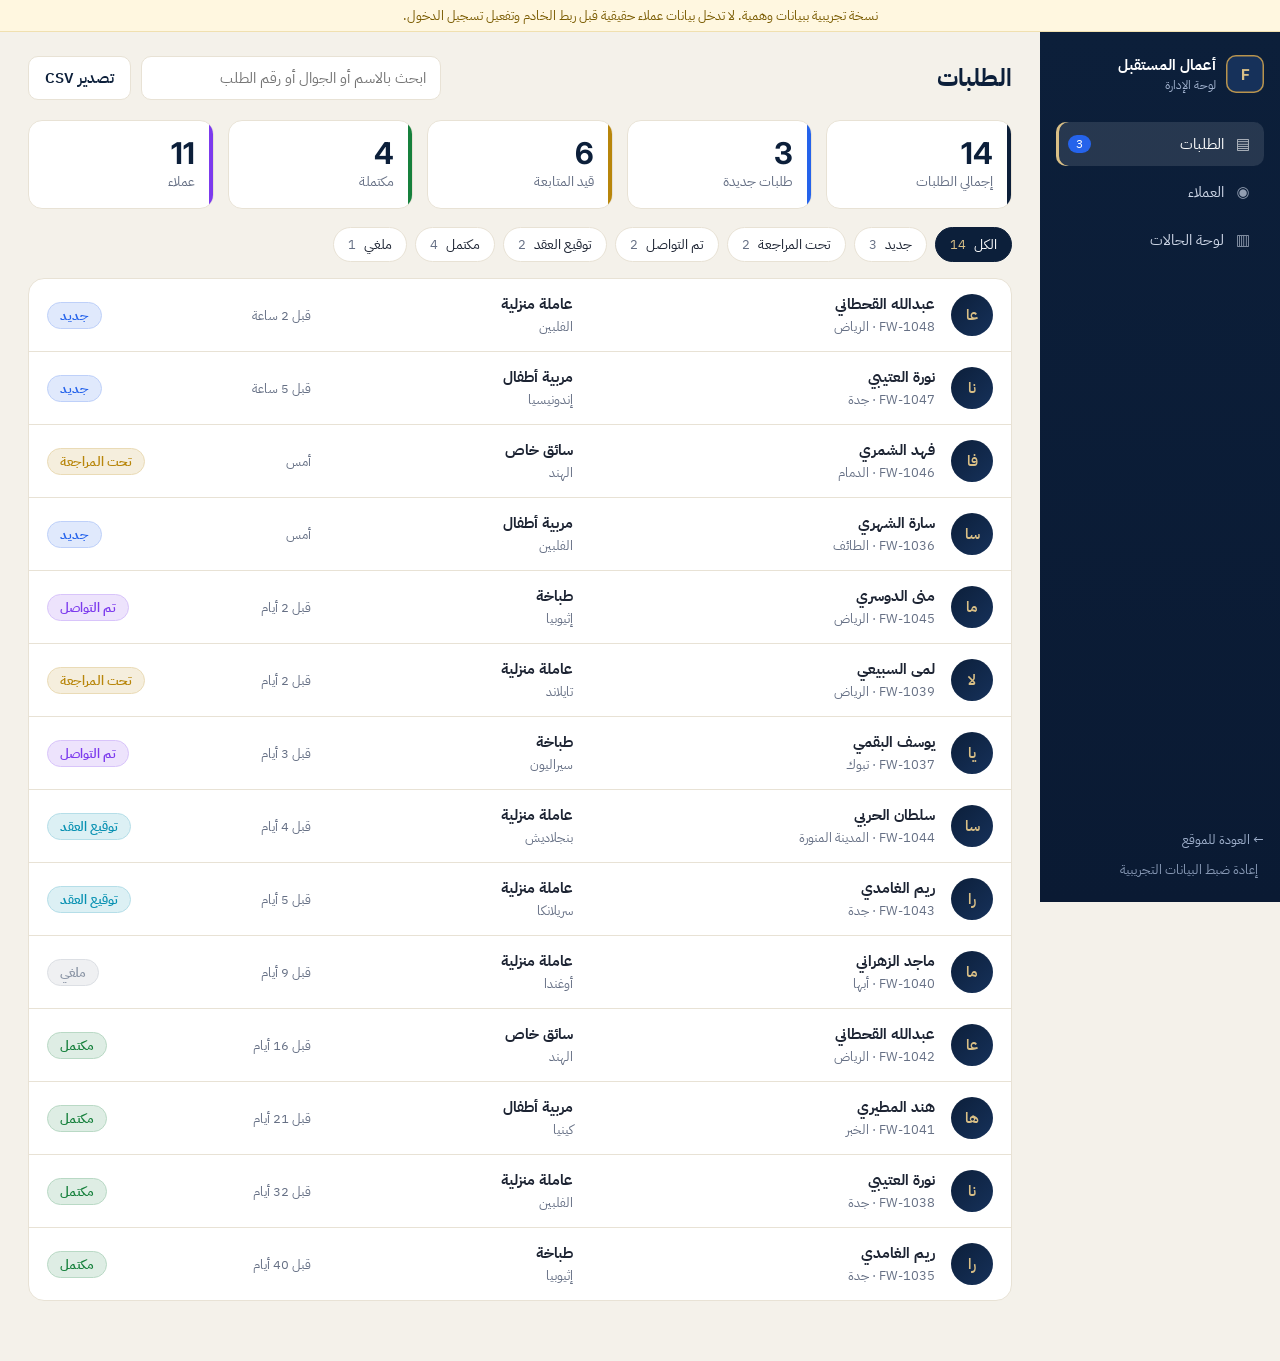
==== admin.html @ 5c0c9b30 "Refined palette, scroll animations, stats, admin dashboard" ====
<!doctype html>
<html lang="ar" dir="rtl">
<head>
<meta charset="utf-8"><meta name="viewport" content="width=device-width,initial-scale=1">
<meta name="robots" content="noindex,nofollow">
<title>لوحة الإدارة | أعمال المستقبل</title>
<link href="https://fonts.googleapis.com/css2?family=IBM+Plex+Sans+Arabic:wght@400;500;600;700&family=Inter:wght@400;500;600;700&display=swap" rel="stylesheet">
<link rel="stylesheet" href="admin.css">
</head>
<body>
<div class="demo-bar">نسخة تجريبية ببيانات وهمية. لا تدخل بيانات عملاء حقيقية قبل ربط الخادم وتفعيل تسجيل الدخول.</div>
<div class="app">
  <aside class="side" id="side">
    <div class="logo"><span class="mark">F</span><div><b>أعمال المستقبل</b><small>لوحة الإدارة</small></div></div>
    <nav>
      <button class="nav-btn active" data-view="requests"><i>▤</i> الطلبات <em id="cnt-new"></em></button>
      <button class="nav-btn" data-view="clients"><i>◉</i> العملاء</button>
      <button class="nav-btn" data-view="board"><i>▥</i> لوحة الحالات</button>
    </nav>
    <div class="side-foot">
      <a href="index.html">← العودة للموقع</a>
      <button id="reset" class="link-btn">إعادة ضبط البيانات التجريبية</button>
    </div>
  </aside>
  <main class="main">
    <header class="top">
      <button class="burger" id="burger" aria-label="القائمة">☰</button>
      <h1 id="title">الطلبات</h1>
      <div class="top-tools">
        <input id="q" type="search" placeholder="ابحث بالاسم أو الجوال أو رقم الطلب">
        <button class="btn" id="export">تصدير CSV</button>
      </div>
    </header>
    <section class="kpis" id="kpis"></section>
    <div class="chips-row" id="chips"></div>
    <section id="view"></section>
  </main>
</div>
<aside class="drawer" id="drawer" aria-hidden="true"><div class="drawer-in" id="drawer-in"></div></aside>
<div class="scrim" id="scrim"></div>
<div class="toast" id="toast"></div>
<script src="data.js"></script>
<script type="module" src="admin.js"></script>
</body>
</html>
---- admin.css ----
:root{--navy:#0c1f3a;--navy2:#16315a;--gold:#b8934d;--gold2:#d9bf86;--bg:#f4f1ea;--card:#fff;--line:#e8e2d5;--ink:#1d2433;--mute:#667085}
*{box-sizing:border-box}
body{margin:0;font-family:'IBM Plex Sans Arabic','Inter',system-ui,sans-serif;background:var(--bg);color:var(--ink);font-size:15px}
button{font:inherit;cursor:pointer;border:0;background:none;color:inherit;text-align:inherit}
.demo-bar{background:#fff7e0;color:#7a5b00;font-size:12.5px;text-align:center;padding:6px 12px;border-bottom:1px solid #f0e0b0}
.app{display:grid;grid-template-columns:240px 1fr;min-height:calc(100vh - 30px)}
.side{background:linear-gradient(180deg,var(--navy),#0a1a33);color:#cdd6e6;padding:22px 16px;display:flex;flex-direction:column;position:sticky;top:0;height:calc(100vh - 30px)}
.logo{display:flex;gap:10px;align-items:center;margin-bottom:28px;color:#fff}.logo small{display:block;color:#9fb0cc;font-size:12px}
.mark{width:38px;height:38px;border-radius:10px;display:grid;place-items:center;background:var(--navy2);color:var(--gold2);font-weight:700;font-family:Inter;box-shadow:inset 0 0 0 1.5px var(--gold)}
.nav-btn{display:flex;align-items:center;gap:10px;width:100%;padding:11px 12px;border-radius:10px;margin-bottom:4px;color:#cdd6e6;transition:.2s}
.nav-btn i{font-style:normal;opacity:.7;width:18px;text-align:center}
.nav-btn:hover{background:#ffffff12}.nav-btn.active{background:#ffffff1c;color:#fff;box-shadow:inset 3px 0 0 var(--gold2)}
.nav-btn em{margin-inline-start:auto;font-style:normal;background:#2563eb;color:#fff;border-radius:99px;font-size:12px;padding:0 8px;min-width:22px;text-align:center}
.nav-btn em:empty{display:none}
.side-foot{margin-top:auto;display:grid;gap:10px;font-size:13px}.side-foot a{color:#9fb0cc;text-decoration:none}.side-foot a:hover{color:var(--gold2)}
.link-btn{color:#8798b4;font-size:12.5px;text-align:start}.link-btn:hover{color:#fff}
.main{padding:24px 28px 60px;min-width:0}
.top{display:flex;align-items:center;gap:16px;flex-wrap:wrap;margin-bottom:20px}
.top h1{margin:0;font-size:24px;color:var(--navy)}.burger{display:none;font-size:22px}
.top-tools{display:flex;gap:10px;margin-inline-start:auto;flex-wrap:wrap}
input[type=search],textarea{font:inherit;border:1px solid var(--line);border-radius:10px;padding:10px 14px;background:#fff;width:100%}
input[type=search]{width:300px}
input:focus,textarea:focus{outline:2px solid var(--gold);border-color:transparent}
.btn{background:#fff;border:1px solid var(--line);border-radius:10px;padding:10px 16px;font-weight:600;color:var(--navy);transition:.2s;display:inline-block;text-decoration:none;text-align:center}
.btn:hover{border-color:var(--gold);box-shadow:0 4px 14px #0c1f3a14}.btn.sm{padding:6px 12px;font-size:13px;margin-top:8px}
.kpis{display:grid;grid-template-columns:repeat(5,1fr);gap:14px;margin-bottom:18px}
.kpi{background:var(--card);border:1px solid var(--line);border-radius:14px;padding:16px 18px;position:relative;overflow:hidden}
.kpi:before{content:'';position:absolute;inset-inline-start:0;top:0;bottom:0;width:4px;background:var(--c)}
.kpi b{display:block;font-size:30px;font-family:Inter;color:var(--navy);line-height:1.1}.kpi span{color:var(--mute);font-size:13.5px}
.chips-row{display:flex;gap:8px;flex-wrap:wrap;margin-bottom:16px}
.chip{background:#fff;border:1px solid var(--line);border-radius:99px;padding:6px 14px;font-size:14px;transition:.2s;display:inline-flex;gap:8px;align-items:center}
.chip em{font-style:normal;color:var(--mute);font-size:12.5px}.chip:hover{border-color:var(--gold)}
.chip.on{background:var(--navy);color:#fff;border-color:var(--navy)}.chip.on em{color:var(--gold2)}
.list{background:var(--card);border:1px solid var(--line);border-radius:16px;overflow:hidden}
.row{display:grid;grid-template-columns:44px 1.4fr 1fr 130px 120px;gap:14px;align-items:center;padding:14px 18px;width:100%;border-bottom:1px solid var(--line);transition:background .2s}
.row:last-child{border-bottom:0}.row:hover{background:#faf7f0}
.av{width:42px;height:42px;border-radius:50%;background:linear-gradient(135deg,var(--navy),var(--navy2));color:var(--gold2);display:grid;place-items:center;font-weight:600}
.av.lg{width:52px;height:52px;font-size:18px}
.who b,.what b{display:block}.who small,.what small{color:var(--mute);font-size:12.5px}
.when{color:var(--mute);font-size:13px}
.badge{background:color-mix(in srgb,var(--c) 14%,white);color:var(--c);border:1px solid color-mix(in srgb,var(--c) 30%,white);border-radius:99px;padding:3px 12px;font-size:12.5px;font-weight:600;white-space:nowrap;text-align:center;justify-self:end}
.empty{padding:60px;text-align:center;color:var(--mute);background:#fff;border-radius:16px;border:1px dashed var(--line)}
.board{display:grid;grid-template-columns:repeat(6,minmax(190px,1fr));gap:12px;overflow-x:auto;padding-bottom:10px}
.col{background:#ece6d8;border-radius:14px;padding:10px;min-height:200px}
.col h4{margin:4px 6px 10px;font-size:14px;display:flex;justify-content:space-between;align-items:center;color:var(--navy);border-bottom:2px solid var(--c);padding-bottom:6px}
.col h4 em{font-style:normal;background:#fff;border-radius:99px;font-size:12px;padding:0 8px}
.card-k{display:block;width:100%;background:#fff;border-radius:10px;padding:10px 12px;margin-bottom:8px;border:1px solid var(--line);transition:.2s}
.card-k:hover{transform:translateY(-2px);box-shadow:0 8px 18px #0c1f3a1a}.card-k small{display:block;color:var(--mute);font-size:12px}
.none{color:#a09886;text-align:center}
.scrim{position:fixed;inset:0;background:#0c1f3a66;opacity:0;pointer-events:none;transition:.25s;z-index:40}.scrim.on{opacity:1;pointer-events:auto}
.drawer{position:fixed;top:0;bottom:0;left:0;right:auto;width:min(520px,100%);background:#fff;z-index:50;transform:translateX(-102%);transition:transform .3s cubic-bezier(.2,.7,.2,1);}
.drawer.open{transform:none;box-shadow:0 0 50px #0c1f3a44}
.drawer-in{height:100%;overflow:auto;padding:22px 24px 40px}
.d-head{margin-bottom:18px}.x{float:inline-end;font-size:18px;color:var(--mute);width:34px;height:34px;border-radius:50%}.x:hover{background:var(--bg)}
.d-id{display:flex;gap:14px;align-items:center}.d-id h2{margin:0;font-size:21px;color:var(--navy)}.d-id small{color:var(--mute)}
.d-sec{padding:16px 0;border-top:1px solid var(--line)}
.d-sec label{display:block;font-size:12.5px;color:var(--mute);margin-bottom:8px;font-weight:600}
.grid2{display:grid;grid-template-columns:1fr 1fr;gap:14px}.val{font-weight:600;color:var(--navy);text-decoration:none}
.status-pick{display:flex;flex-wrap:wrap;gap:8px}
.sp{border:1.5px solid color-mix(in srgb,var(--c) 40%,white);color:var(--c);border-radius:99px;padding:5px 14px;font-size:13.5px;font-weight:600;transition:.2s}
.sp:hover{background:color-mix(in srgb,var(--c) 10%,white)}.sp.on{background:var(--c);color:#fff;border-color:var(--c)}
.tpl{display:flex;gap:6px;flex-wrap:wrap;margin-bottom:10px}.tpl .chip{padding:4px 12px;font-size:13px}
.chk{display:flex!important;gap:8px;align-items:center;margin:10px 0!important;font-weight:400!important}
.wa-btn{background:linear-gradient(145deg,var(--navy2),var(--navy));color:#fff;border:1.5px solid var(--gold);width:100%;padding:12px}
.wa-btn:hover{color:var(--gold2)}
.tl{list-style:none;margin:0;padding:0}.tl li{position:relative;padding:0 22px 14px 0}
.tl li:before{content:'';position:absolute;inset-inline-start:auto;right:5px;top:14px;bottom:-2px;width:2px;background:var(--line)}.tl li:last-child:before{display:none}
.dot{position:absolute;right:0;top:5px;width:12px;height:12px;border-radius:50%;background:var(--c);box-shadow:0 0 0 3px color-mix(in srgb,var(--c) 22%,white)}
.tl small{display:block;color:var(--mute);font-size:12.5px}
.sent{background:var(--bg);border-radius:10px;padding:10px 12px;font-size:13.5px;margin-bottom:8px}.sent small{display:block;color:var(--mute);margin-bottom:4px}
.mini-list{display:grid;gap:8px}.mini{display:flex;gap:10px;align-items:center;border:1px solid var(--line);border-radius:10px;padding:10px 12px;transition:.2s}
.mini span{margin-inline-start:auto;color:var(--mute);font-size:12.5px}.mini .badge{justify-self:auto}.mini:hover{border-color:var(--gold)}.mini.cur{background:#faf7f0;border-color:var(--gold2)}
.toast{position:fixed;bottom:24px;left:50%;transform:translate(-50%,20px);background:var(--navy);color:#fff;padding:10px 20px;border-radius:99px;opacity:0;transition:.3s;z-index:60;pointer-events:none}.toast.on{opacity:1;transform:translate(-50%,0)}
@media(max-width:1000px){.row{grid-template-columns:44px 1fr 110px}.what,.when{display:none}.kpis{grid-template-columns:repeat(3,1fr)}}
@media(max-width:820px){
 .app{grid-template-columns:1fr}.burger{display:block}
 .side{position:fixed;z-index:45;inset-block:0;inset-inline-start:0;width:250px;height:100%;transform:translateX(105%);transition:.3s}
 [dir=rtl] .side{inset-inline-start:auto;right:0;left:auto}
 .side.open{transform:none}
 .main{padding:16px 14px 60px}.top-tools{width:100%;margin:0}input[type=search]{flex:1;width:auto;min-width:0}
 .kpis{grid-template-columns:1fr 1fr}.drawer-in{padding:18px}.top h1{font-size:21px}
}
@media(prefers-reduced-motion:reduce){*{transition:none!important}}

.mini{flex-wrap:wrap}.mini b{white-space:nowrap}
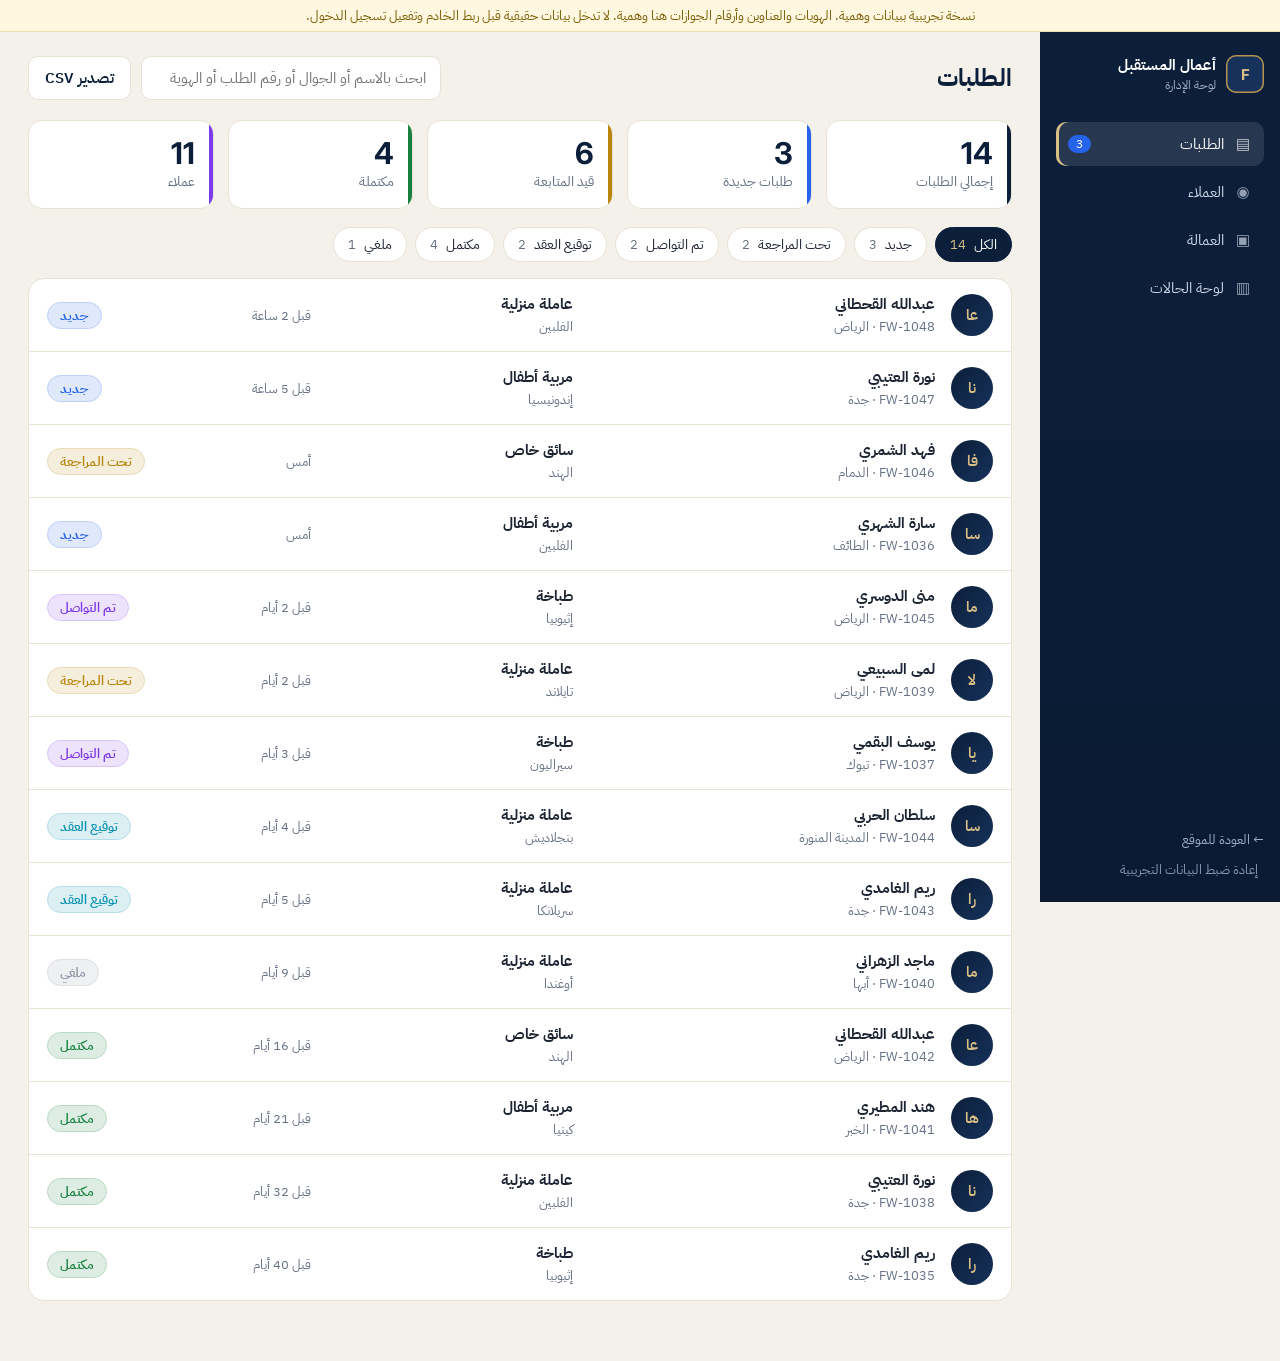
==== commit 63491d25: "Admin: client ID/address, worker records, request details (demo data only)" ====
--- a/admin.html
+++ b/admin.html
@@ -8,13 +8,14 @@
 <link rel="stylesheet" href="admin.css">
 </head>
 <body>
-<div class="demo-bar">نسخة تجريبية ببيانات وهمية. لا تدخل بيانات عملاء حقيقية قبل ربط الخادم وتفعيل تسجيل الدخول.</div>
+<div class="demo-bar">نسخة تجريبية ببيانات وهمية. الهويات والعناوين وأرقام الجوازات هنا وهمية. لا تدخل بيانات حقيقية قبل ربط الخادم وتفعيل تسجيل الدخول.</div>
 <div class="app">
   <aside class="side" id="side">
     <div class="logo"><span class="mark">F</span><div><b>أعمال المستقبل</b><small>لوحة الإدارة</small></div></div>
     <nav>
       <button class="nav-btn active" data-view="requests"><i>▤</i> الطلبات <em id="cnt-new"></em></button>
       <button class="nav-btn" data-view="clients"><i>◉</i> العملاء</button>
+      <button class="nav-btn" data-view="workers"><i>▣</i> العمالة</button>
       <button class="nav-btn" data-view="board"><i>▥</i> لوحة الحالات</button>
     </nav>
     <div class="side-foot">
@@ -27,7 +28,7 @@
       <button class="burger" id="burger" aria-label="القائمة">☰</button>
       <h1 id="title">الطلبات</h1>
       <div class="top-tools">
-        <input id="q" type="search" placeholder="ابحث بالاسم أو الجوال أو رقم الطلب">
+        <input id="q" type="search" placeholder="ابحث بالاسم أو الجوال أو رقم الطلب أو الهوية">
         <button class="btn" id="export">تصدير CSV</button>
       </div>
     </header>
--- a/admin.css
+++ b/admin.css
@@ -83,3 +83,4 @@
 @media(prefers-reduced-motion:reduce){*{transition:none!important}}
 
 .mini{flex-wrap:wrap}.mini b{white-space:nowrap}
+.val .link-btn,.d-sec .link-btn{color:#9a7a38;text-decoration:underline;font-size:12.5px;margin-inline-start:6px}.val .link-btn:hover{color:var(--navy)}
